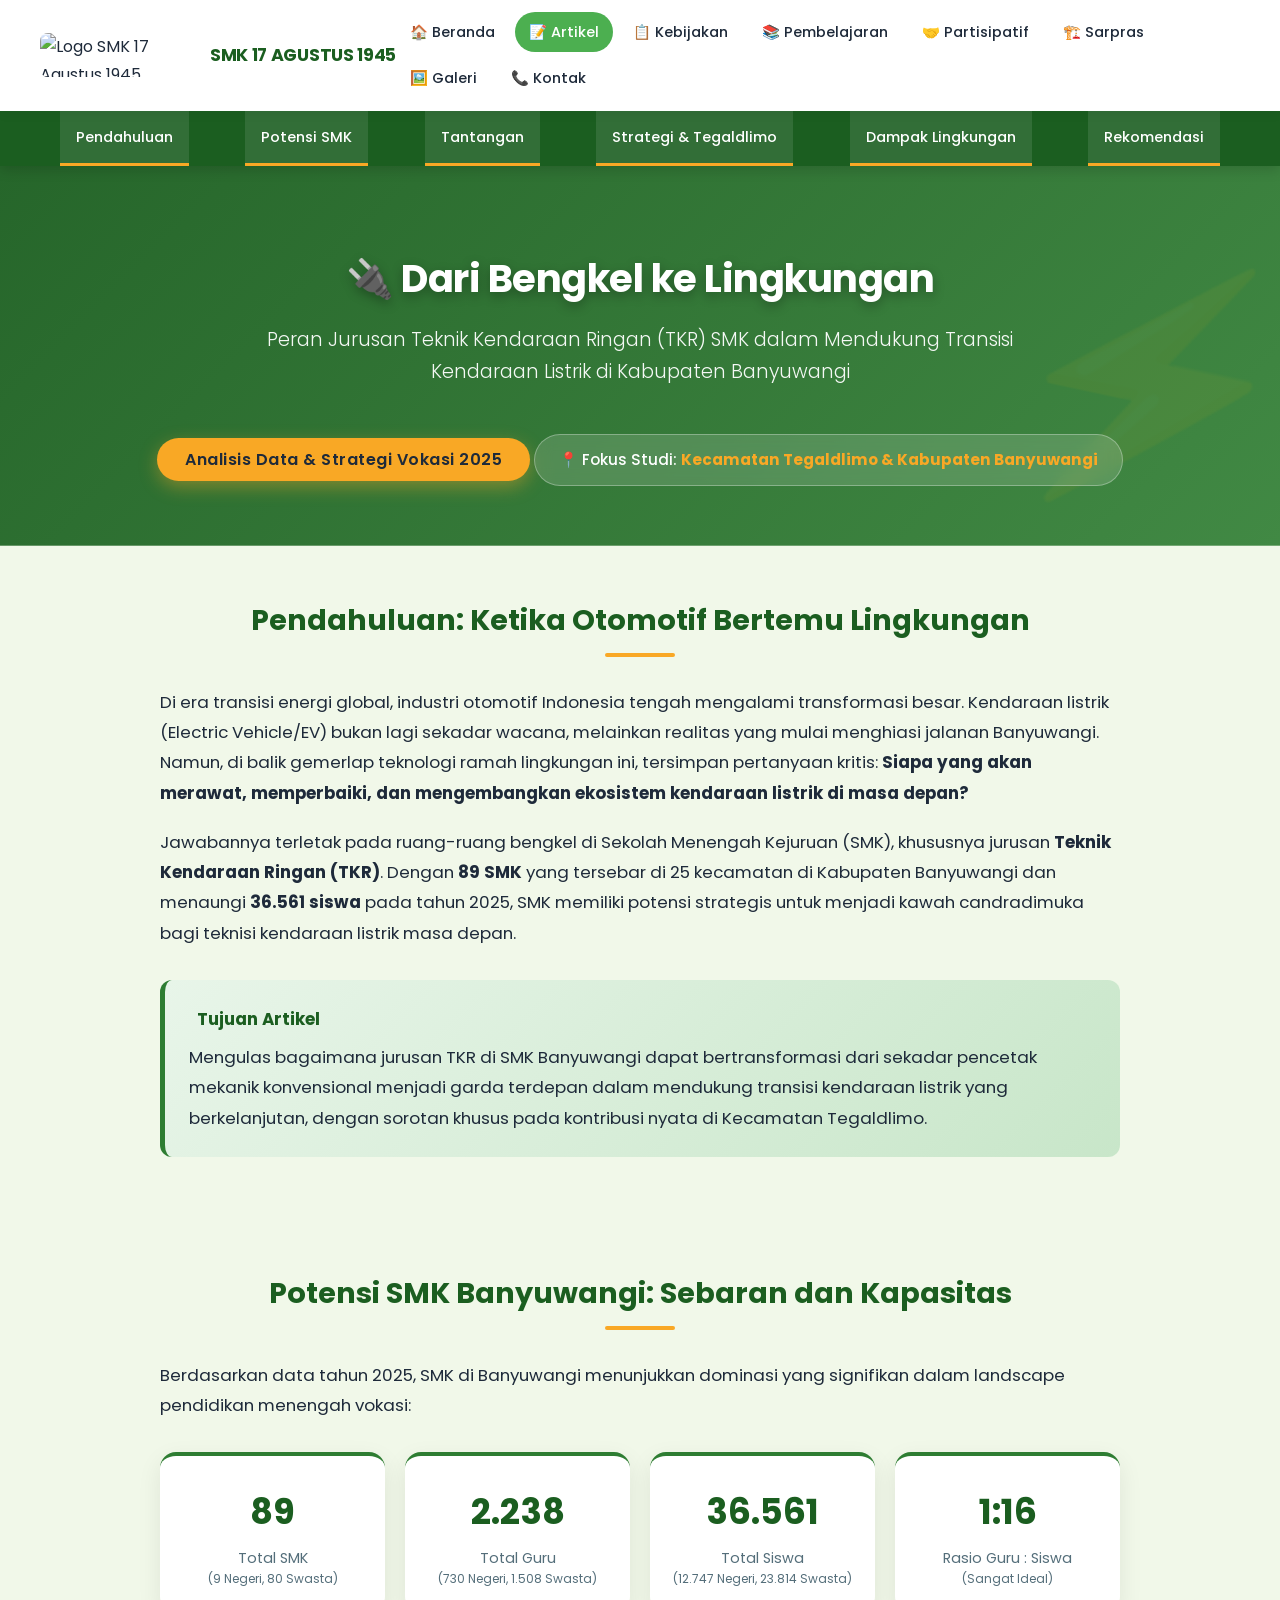
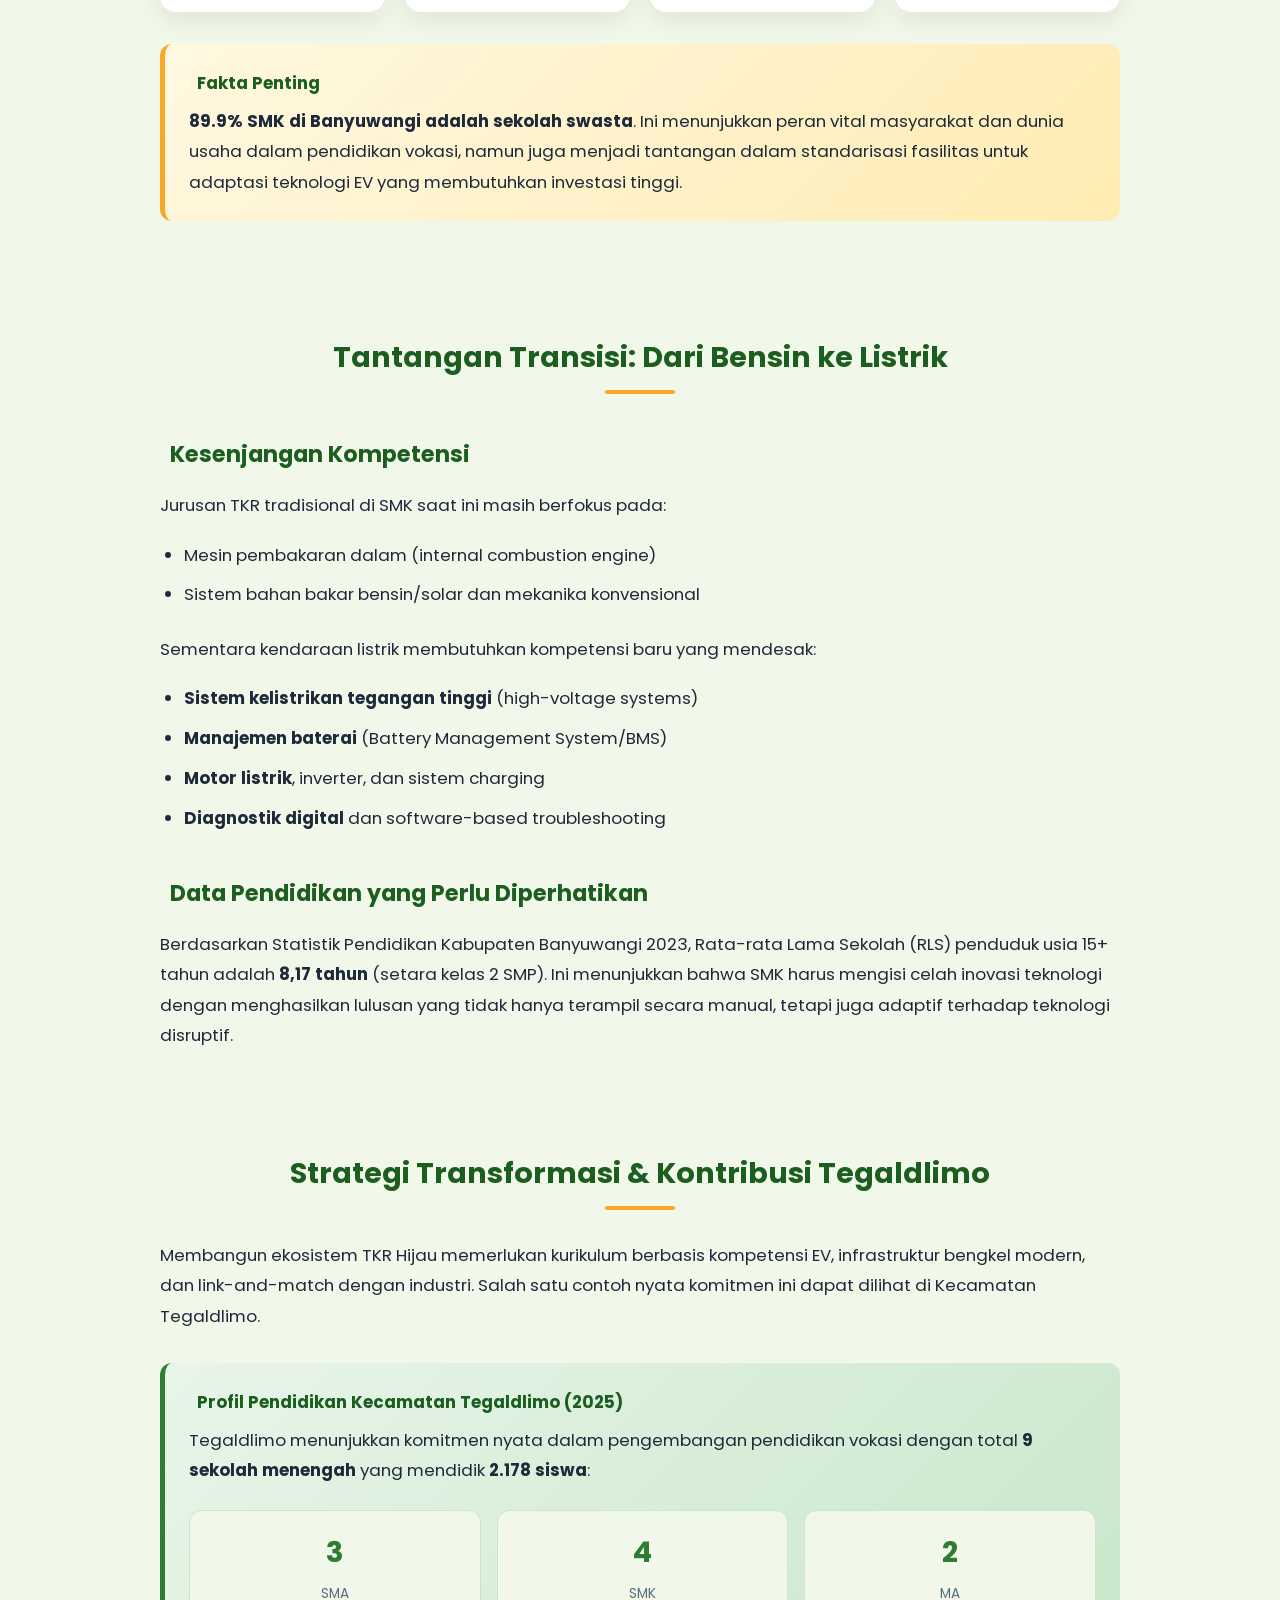
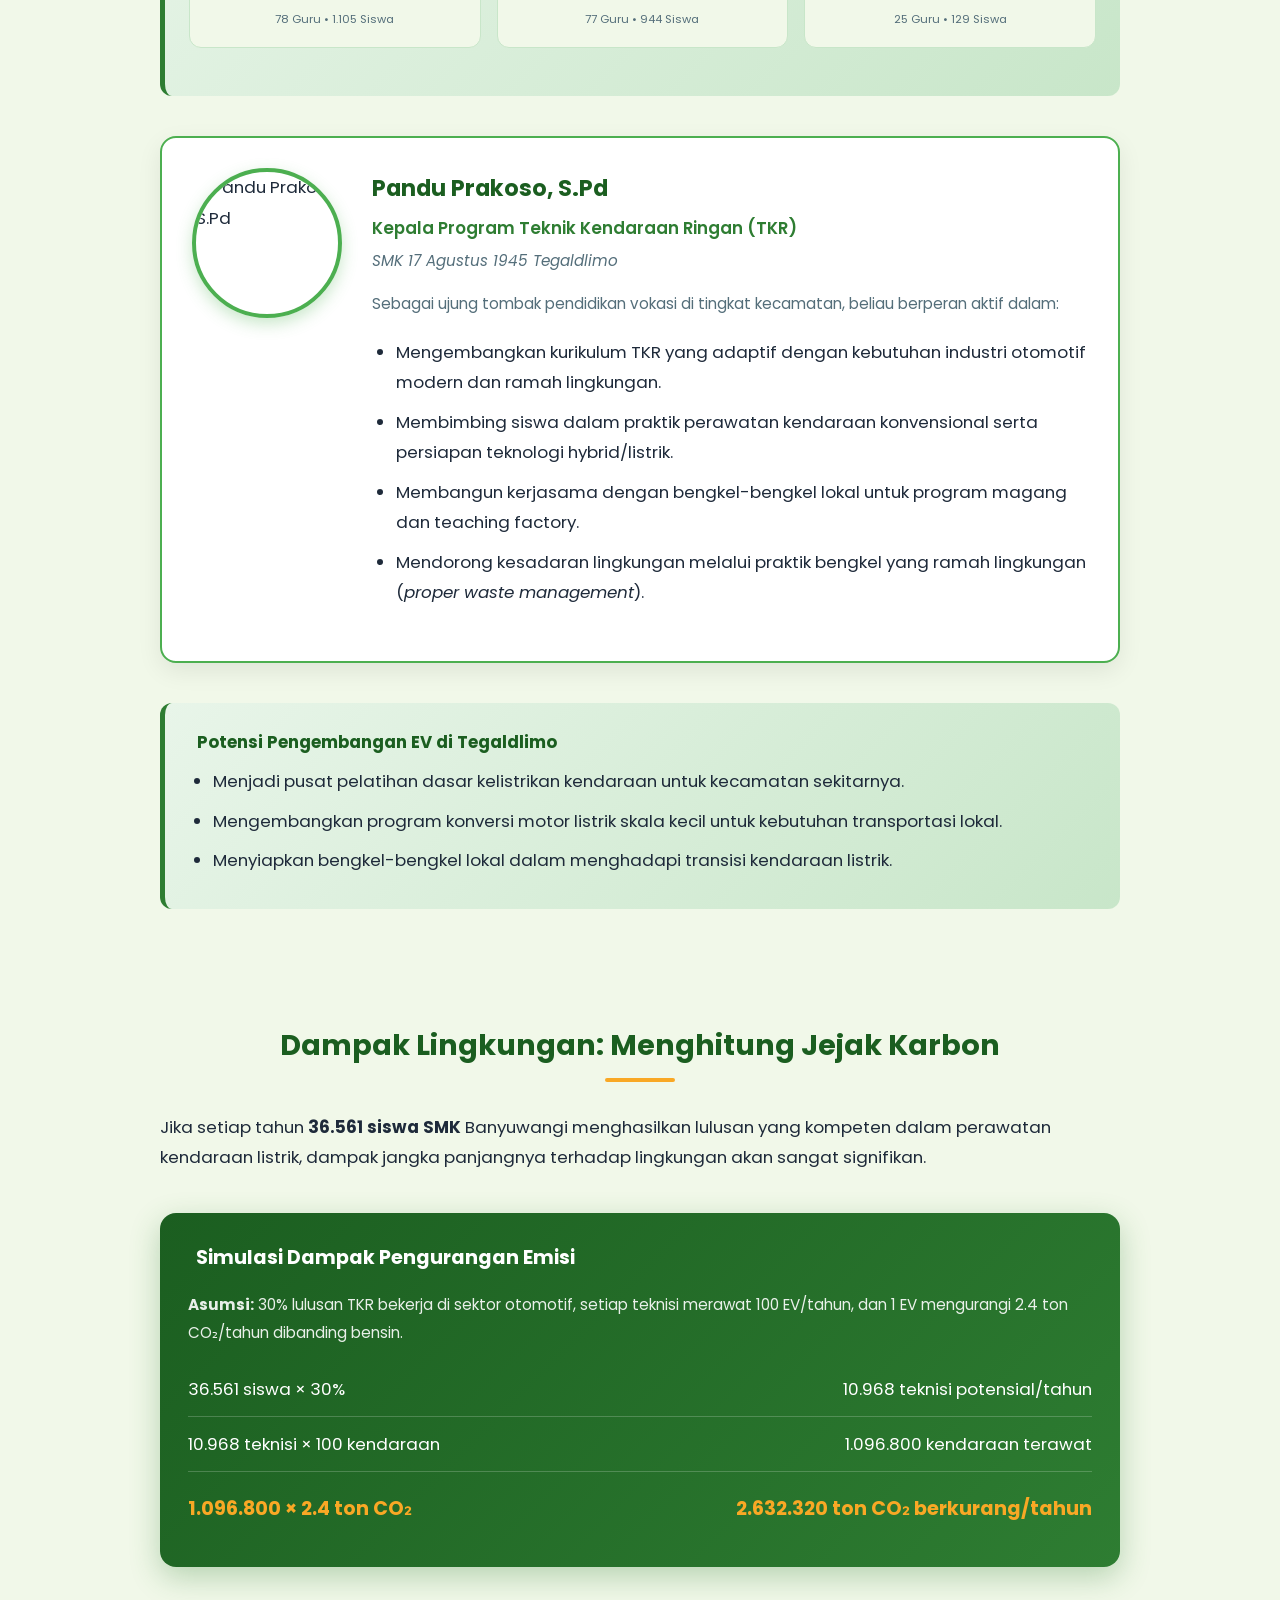
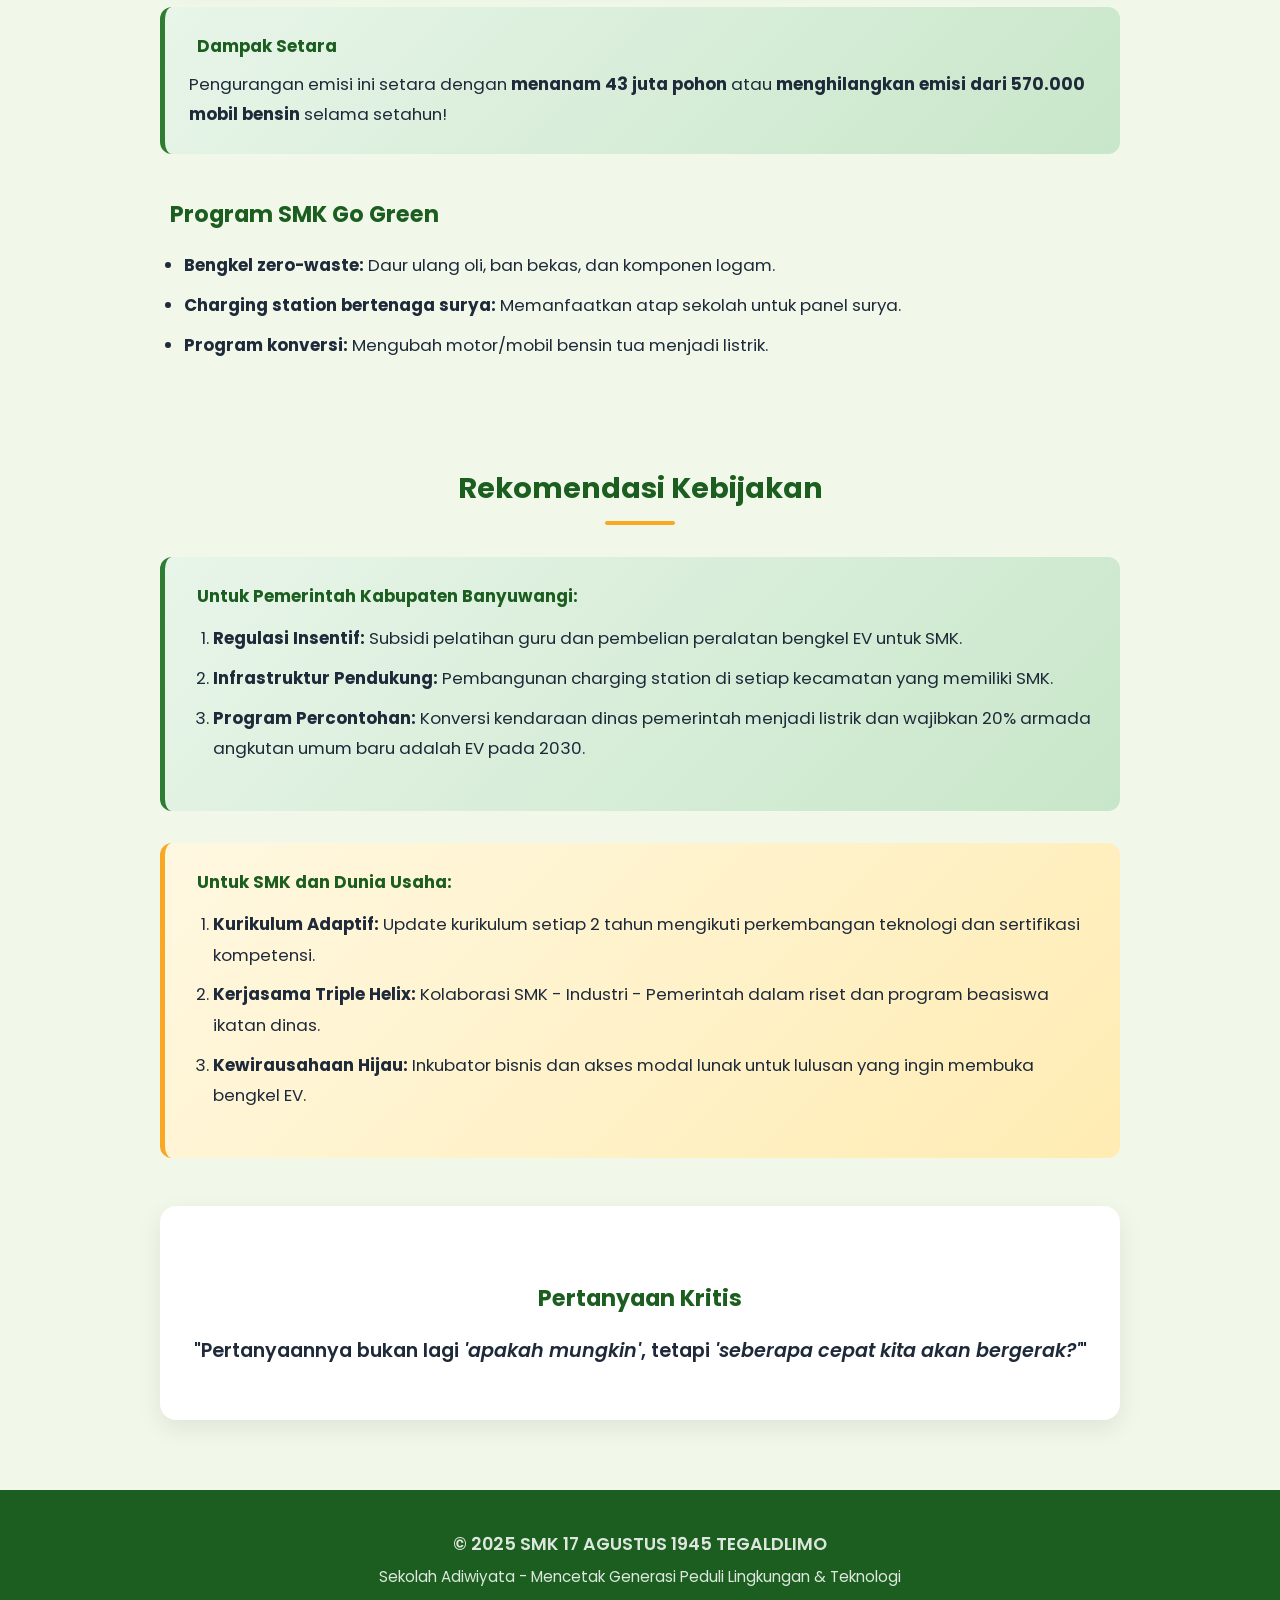
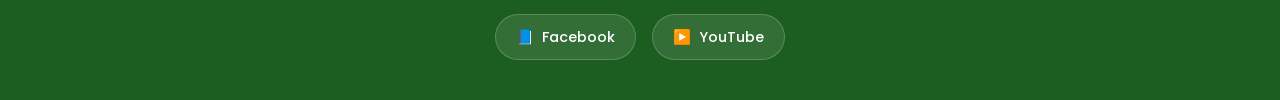
==== dari-bengkel-ke-lingkungan-tkr-smk-banyuwangi-2025.html @ 0d563a9b "Add files via upload" ====
<!DOCTYPE html>
<html lang="id">
<head>
    <meta charset="UTF-8" />
    <meta name="viewport" content="width=device-width, initial-scale=1.0, maximum-scale=1.0, user-scalable=yes" />
    <title>Dari Bengkel ke Lingkungan: Peran TKR SMK dalam Transisi EV di Banyuwangi</title>
    
    <!-- Google Fonts -->
    <link rel="preconnect" href="https://fonts.googleapis.com" />
    <link rel="preconnect" href="https://fonts.gstatic.com" crossorigin />
    <link href="https://fonts.googleapis.com/css2?family=Poppins:wght@300;400;500;600;700&family=Amiri:wght@400;700&display=swap" rel="stylesheet" />
    
    <style>
        /* ----- RESET & GLOBAL ----- */
        *, *::before, *::after {
            margin: 0;
            padding: 0;
            box-sizing: border-box;
        }

        :root {
            --primary: #2e7d32;
            --primary-light: #4caf50;
            --primary-dark: #1b5e20;
            --secondary: #f9a825;
            --bg-light: #f1f8e9;
            --bg-white: #ffffff;
            --text-dark: #1e2a3a;
            --text-muted: #546e7a;
            --shadow: 0 8px 24px rgba(0, 0, 0, 0.08);
            --radius: 16px;
            --transition: 0.3s ease-in-out;
        }

        html {
            scroll-behavior: smooth;
            scroll-padding-top: 120px; /* Offset untuk sticky nav */
        }

        body {
            font-family: 'Poppins', sans-serif;
            background: var(--bg-light);
            color: var(--text-dark);
            line-height: 1.7;
        }

        a {
            text-decoration: none;
            color: inherit;
        }

        img {
            max-width: 100%;
            display: block;
        }

        /* ----- NAVBAR ----- */
        .navbar {
            background: var(--bg-white);
            box-shadow: 0 2px 12px rgba(0, 0, 0, 0.06);
            position: sticky;
            top: 0;
            z-index: 999;
            padding: 12px 20px;
        }

        .nav-container {
            max-width: 1200px;
            margin: 0 auto;
            display: flex;
            align-items: center;
            justify-content: space-between;
        }

        .nav-brand {
            display: flex;
            align-items: center;
            gap: 10px;
        }

        .nav-brand img {
            height: 44px;
            width: auto;
            border-radius: 8px;
        }

        .nav-brand span {
            font-weight: 700;
            font-size: 1.1rem;
            color: var(--primary-dark);
            letter-spacing: -0.3px;
            white-space: nowrap;
        }

        .menu-toggle {
            background: none;
            border: none;
            font-size: 1.8rem;
            cursor: pointer;
            color: var(--primary-dark);
            display: none;
            padding: 4px 8px;
            line-height: 1;
            transition: transform var(--transition);
        }

        .nav-menu {
            display: flex;
            gap: 6px;
            flex-wrap: wrap;
        }

        .nav-link {
            padding: 8px 14px;
            border-radius: 40px;
            font-size: 0.9rem;
            font-weight: 500;
            color: var(--text-dark);
            transition: background var(--transition), color var(--transition);
            display: flex;
            align-items: center;
            gap: 4px;
        }

        .nav-link:hover, .nav-link.active {
            background: var(--primary-light);
            color: #fff;
        }

        /* ----- ARTICLE SUB-NAV ----- */
        .article-nav {
            background: var(--primary-dark);
            position: sticky;
            top: 68px;
            z-index: 998;
            box-shadow: 0 4px 12px rgba(0,0,0,0.15);
        }

        .article-nav .nav-container {
            overflow-x: auto;
            white-space: nowrap;
            padding: 0 20px;
            scrollbar-width: none;
        }

        .article-nav .nav-container::-webkit-scrollbar {
            display: none;
        }

        .article-nav-link {
            display: inline-block;
            padding: 14px 16px;
            color: rgba(255,255,255,0.85);
            font-size: 0.9rem;
            font-weight: 500;
            transition: all var(--transition);
            border-bottom: 3px solid transparent;
        }

        .article-nav-link:hover, .article-nav-link.active {
            color: #fff;
            border-bottom-color: var(--secondary);
            background: rgba(255,255,255,0.1);
        }

        /* ----- HERO ----- */
        .hero {
            background: linear-gradient(135deg, rgba(27, 94, 32, 0.95) 0%, rgba(46, 125, 50, 0.90) 100%), 
                        url('https://images.unsplash.com/photo-1593941707882-a5bba14938c7?auto=format&fit=crop&w=1200&q=80');
            background-size: cover;
            background-position: center;
            background-repeat: no-repeat;
            padding: 80px 20px 60px;
            text-align: center;
            color: #fff;
            position: relative;
            overflow: hidden;
        }

        .hero::after {
            content: "⚡";
            position: absolute;
            font-size: 15rem;
            opacity: 0.06;
            right: -20px;
            bottom: -40px;
            transform: rotate(12deg);
            pointer-events: none;
        }

        .hero h1 {
            font-size: 2.4rem;
            font-weight: 700;
            letter-spacing: -0.5px;
            margin-bottom: 12px;
            text-shadow: 0 4px 12px rgba(0, 0, 0, 0.3);
            position: relative;
            z-index: 1;
        }

        .hero .subtitle {
            font-size: 1.2rem;
            font-weight: 300;
            opacity: 0.95;
            margin-bottom: 20px;
            position: relative;
            z-index: 1;
            max-width: 800px;
            margin-left: auto;
            margin-right: auto;
        }

        .badge-adiwiyata {
            display: inline-block;
            background: var(--secondary);
            color: #1e2a3a;
            padding: 8px 28px;
            border-radius: 40px;
            font-weight: 600;
            font-size: 1rem;
            box-shadow: 0 6px 18px rgba(249, 168, 37, 0.4);
            position: relative;
            z-index: 1;
            letter-spacing: 0.5px;
        }

        .hero-contact {
            margin-top: 25px;
            padding: 12px 24px;
            background: rgba(255, 255, 255, 0.15);
            backdrop-filter: blur(8px);
            -webkit-backdrop-filter: blur(8px);
            border-radius: 40px;
            display: inline-block;
            border: 1px solid rgba(255, 255, 255, 0.3);
            position: relative;
            z-index: 1;
        }

        .hero-contact p {
            font-size: 0.95rem;
            font-weight: 500;
            color: #fff;
            margin: 0;
        }

        .hero-contact strong {
            color: var(--secondary);
            font-weight: 700;
        }

        /* ----- SECTION UMUM ----- */
        .section {
            max-width: 1000px;
            margin: 0 auto;
            padding: 50px 20px 30px;
        }

        .section-title {
            font-size: 1.8rem;
            font-weight: 700;
            color: var(--primary-dark);
            margin-bottom: 30px;
            text-align: center;
            position: relative;
        }

        .section-title::after {
            content: "";
            display: block;
            width: 70px;
            height: 4px;
            background: var(--secondary);
            margin: 8px auto 0;
            border-radius: 4px;
        }

        /* ----- ARTICLE CONTENT STYLES ----- */
        .article-content {
            font-size: 1.05rem;
            line-height: 1.8;
            color: var(--text-dark);
        }

        .article-content p {
            margin-bottom: 1.2rem;
        }

        .article-content h3 {
            font-size: 1.4rem;
            color: var(--primary-dark);
            margin: 2.5rem 0 1rem;
            display: flex;
            align-items: center;
            gap: 10px;
        }

        .article-content ul, .article-content ol {
            margin-bottom: 1.5rem;
            padding-left: 1.5rem;
        }

        .article-content li {
            margin-bottom: 0.6rem;
        }

        .highlight-box {
            background: linear-gradient(135deg, #e8f5e9 0%, #c8e6c9 100%);
            border-left: 5px solid var(--primary);
            padding: 24px;
            border-radius: 12px;
            margin: 2rem 0;
        }

        .highlight-box.warning {
            background: linear-gradient(135deg, #fff8e1 0%, #ffecb3 100%);
            border-left-color: var(--secondary);
        }

        .highlight-box h4 {
            color: var(--primary-dark);
            margin-bottom: 8px;
            display: flex;
            align-items: center;
            gap: 8px;
        }

        /* Stats Grid */
        .stats-grid {
            display: grid;
            grid-template-columns: repeat(auto-fit, minmax(200px, 1fr));
            gap: 20px;
            margin: 2rem 0;
        }

        .stat-card {
            background: var(--bg-white);
            border-radius: var(--radius);
            padding: 24px 20px;
            text-align: center;
            box-shadow: var(--shadow);
            border-top: 4px solid var(--primary);
            transition: transform var(--transition);
        }

        .stat-card:hover {
            transform: translateY(-5px);
        }

        .stat-card .number {
            font-size: 2.2rem;
            font-weight: 700;
            color: var(--primary-dark);
            margin-bottom: 4px;
        }

        .stat-card .label {
            font-size: 0.9rem;
            color: var(--text-muted);
            line-height: 1.4;
        }

        /* Profile Card */
        .profile-card {
            background: var(--bg-white);
            border-radius: var(--radius);
            padding: 30px;
            box-shadow: var(--shadow);
            display: flex;
            gap: 30px;
            align-items: flex-start;
            margin: 2.5rem 0;
            border: 2px solid var(--primary-light);
        }

        .profile-photo {
            flex-shrink: 0;
            width: 150px;
            height: 150px;
            border-radius: 50%;
            overflow: hidden;
            border: 4px solid var(--primary-light);
            box-shadow: 0 6px 16px rgba(76, 175, 80, 0.3);
        }

        .profile-photo img {
            width: 100%;
            height: 100%;
            object-fit: cover;
        }

        .profile-info h4 {
            font-size: 1.4rem;
            color: var(--primary-dark);
            margin-bottom: 4px;
        }

        .profile-info .position {
            color: var(--primary);
            font-weight: 600;
            margin-bottom: 4px;
        }

        .profile-info .school {
            color: var(--text-muted);
            font-size: 0.95rem;
            margin-bottom: 16px;
            font-style: italic;
        }

        .profile-info ul {
            margin-top: 16px;
        }

        /* Impact Calculator */
        .impact-calculator {
            background: linear-gradient(135deg, var(--primary-dark) 0%, var(--primary) 100%);
            color: #fff;
            border-radius: var(--radius);
            padding: 28px;
            margin: 2.5rem 0;
            box-shadow: 0 10px 30px rgba(46, 125, 50, 0.3);
        }

        .impact-calculator h4 {
            margin-bottom: 16px;
            display: flex;
            align-items: center;
            gap: 8px;
            font-size: 1.2rem;
        }

        .calc-row {
            display: flex;
            justify-content: space-between;
            padding: 12px 0;
            border-bottom: 1px solid rgba(255,255,255,0.2);
        }

        .calc-row:last-child {
            border-bottom: none;
            font-weight: 700;
            font-size: 1.2rem;
            margin-top: 8px;
            color: var(--secondary);
        }

        /* District Stats */
        .district-stats {
            display: grid;
            grid-template-columns: repeat(auto-fit, minmax(140px, 1fr));
            gap: 16px;
            margin: 1.5rem 0;
        }

        .district-stat-item {
            background: var(--bg-light);
            padding: 16px;
            border-radius: 12px;
            text-align: center;
            border: 1px solid #c8e6c9;
        }

        .district-stat-item .value {
            font-size: 1.8rem;
            font-weight: 700;
            color: var(--primary);
        }

        .district-stat-item .label {
            font-size: 0.85rem;
            color: var(--text-muted);
            margin-top: 4px;
        }

        /* ----- FOOTER ----- */
        .footer {
            background: var(--primary-dark);
            color: rgba(255, 255, 255, 0.85);
            text-align: center;
            padding: 40px 20px;
            margin-top: 40px;
            font-size: 0.95rem;
        }

        .footer p:first-child {
            font-weight: 600;
            margin-bottom: 4px;
            font-size: 1.1rem;
        }

        .footer-socials {
            margin-top: 24px;
            display: flex;
            justify-content: center;
            gap: 16px;
            flex-wrap: wrap;
        }

        .footer-socials a {
            color: #ffffff;
            text-decoration: none;
            font-size: 0.9rem;
            font-weight: 500;
            display: inline-flex;
            align-items: center;
            gap: 8px;
            padding: 10px 20px;
            border-radius: 30px;
            background: rgba(255, 255, 255, 0.1);
            border: 1px solid rgba(255, 255, 255, 0.2);
            transition: all var(--transition);
        }

        .footer-socials a:hover {
            background: rgba(255, 255, 255, 0.25);
            transform: translateY(-3px);
            box-shadow: 0 6px 16px rgba(0, 0, 0, 0.2);
        }

        /* ----- RESPONSIVE ----- */
        @media screen and (max-width: 992px) {
            .hero h1 { font-size: 2rem; }
        }

        @media screen and (max-width: 768px) {
            .menu-toggle { display: block; }

            .nav-menu {
                display: none;
                flex-direction: column;
                width: 100%;
                background: var(--bg-white);
                padding: 16px 12px 20px;
                border-radius: 0 0 var(--radius) var(--radius);
                box-shadow: 0 12px 24px rgba(0, 0, 0, 0.06);
                margin-top: 12px;
                gap: 4px;
            }

            .nav-menu.active { display: flex; }

            .nav-link {
                padding: 12px 16px;
                width: 100%;
                border-radius: 12px;
                font-size: 1rem;
                background: var(--bg-light);
                margin-bottom: 2px;
            }

            .hero {
                padding: 60px 16px 50px;
            }
            .hero h1 { font-size: 1.6rem; }
            .hero .subtitle { font-size: 1rem; }
            
            .article-nav {
                top: 60px;
            }

            .profile-card {
                flex-direction: column;
                align-items: center;
                text-align: center;
                padding: 24px;
            }

            .profile-photo {
                width: 120px;
                height: 120px;
            }

            .profile-info ul {
                text-align: left;
            }

            .calc-row {
                flex-direction: column;
                gap: 4px;
            }
        }

        @media screen and (max-width: 480px) {
            .nav-brand span { font-size: 0.85rem; }
            .nav-brand img { height: 36px; }
            .hero h1 { font-size: 1.4rem; }
            .section { padding: 30px 16px 20px; }
            .section-title { font-size: 1.5rem; }
        }

        /* ----- ANIMASI ----- */
        .stat-card, .profile-card, .highlight-box {
            opacity: 0;
            animation: fadeUp 0.6s ease forwards;
        }

        .stat-card:nth-child(1) { animation-delay: 0.1s; }
        .stat-card:nth-child(2) { animation-delay: 0.2s; }
        .stat-card:nth-child(3) { animation-delay: 0.3s; }
        .stat-card:nth-child(4) { animation-delay: 0.4s; }

        @keyframes fadeUp {
            0% { opacity: 0; transform: translateY(20px); }
            100% { opacity: 1; transform: translateY(0); }
        }
    </style>
</head>
<body>

    <!-- NAVIGATION -->
    <nav class="navbar">
        <div class="nav-container">
            <div class="nav-brand">
                <img src="https://i.ibb.co.com/Z1TMbwbC/1111.png" alt="Logo SMK 17 Agustus 1945" />
                <span>SMK 17 AGUSTUS 1945</span>
            </div>
            <button class="menu-toggle" id="menuToggle" aria-label="Toggle menu">☰</button>
            <div class="nav-menu" id="navMenu">
                <a href="index.html" class="nav-link">🏠 Beranda</a>
                <a href="dari-bengkel-ke-lingkungan-tkr-smk-banyuwangi-2025.html" class="nav-link active">📝 Artikel</a>
                <a href="kategori1.html" class="nav-link">📋 Kebijakan</a>
                <a href="kategori2.html" class="nav-link">📚 Pembelajaran</a>
                <a href="kategori3.html" class="nav-link">🤝 Partisipatif</a>
                <a href="kategori4.html" class="nav-link">🏗️ Sarpras</a>
                <a href="galeri.html" class="nav-link">🖼️ Galeri</a>
                <a href="kontak.html" class="nav-link">📞 Kontak</a>
            </div>
        </div>
    </nav>

    <!-- ARTICLE SUB-NAVIGATION -->
    <nav class="article-nav">
        <div class="nav-container">
            <a href="#pendahuluan" class="article-nav-link">Pendahuluan</a>
            <a href="#potensi" class="article-nav-link">Potensi SMK</a>
            <a href="#tantangan" class="article-nav-link">Tantangan</a>
            <a href="#strategi" class="article-nav-link">Strategi & Tegaldlimo</a>
            <a href="#dampak" class="article-nav-link">Dampak Lingkungan</a>
            <a href="#rekomendasi" class="article-nav-link">Rekomendasi</a>
        </div>
    </nav>

    <!-- HERO -->
    <section class="hero">
        <h1>🔌 Dari Bengkel ke Lingkungan</h1>
        <p class="subtitle">Peran Jurusan Teknik Kendaraan Ringan (TKR) SMK dalam Mendukung Transisi Kendaraan Listrik di Kabupaten Banyuwangi</p>
        <div class="badge-adiwiyata">Analisis Data & Strategi Vokasi 2025</div>
        
        <div class="hero-contact">
            <p>📍 Fokus Studi: <strong>Kecamatan Tegaldlimo & Kabupaten Banyuwangi</strong></p>
        </div>
    </section>

    <!-- MAIN CONTENT -->
    <main>
        <!-- Pendahuluan -->
        <section id="pendahuluan" class="section article-section">
            <h2 class="section-title">Pendahuluan: Ketika Otomotif Bertemu Lingkungan</h2>
            <div class="article-content">
                <p>Di era transisi energi global, industri otomotif Indonesia tengah mengalami transformasi besar. Kendaraan listrik (Electric Vehicle/EV) bukan lagi sekadar wacana, melainkan realitas yang mulai menghiasi jalanan Banyuwangi. Namun, di balik gemerlap teknologi ramah lingkungan ini, tersimpan pertanyaan kritis: <strong>Siapa yang akan merawat, memperbaiki, dan mengembangkan ekosistem kendaraan listrik di masa depan?</strong></p>
                
                <p>Jawabannya terletak pada ruang-ruang bengkel di Sekolah Menengah Kejuruan (SMK), khususnya jurusan <strong>Teknik Kendaraan Ringan (TKR)</strong>. Dengan <strong>89 SMK</strong> yang tersebar di 25 kecamatan di Kabupaten Banyuwangi dan menaungi <strong>36.561 siswa</strong> pada tahun 2025, SMK memiliki potensi strategis untuk menjadi kawah candradimuka bagi teknisi kendaraan listrik masa depan.</p>
                
                <div class="highlight-box">
                    <h4><i class="fas fa-bullseye"></i> Tujuan Artikel</h4>
                    <p style="margin:0;">Mengulas bagaimana jurusan TKR di SMK Banyuwangi dapat bertransformasi dari sekadar pencetak mekanik konvensional menjadi garda terdepan dalam mendukung transisi kendaraan listrik yang berkelanjutan, dengan sorotan khusus pada kontribusi nyata di Kecamatan Tegaldlimo.</p>
                </div>
            </div>
        </section>

        <!-- Potensi SMK -->
        <section id="potensi" class="section article-section">
            <h2 class="section-title">Potensi SMK Banyuwangi: Sebaran dan Kapasitas</h2>
            <div class="article-content">
                <p>Berdasarkan data tahun 2025, SMK di Banyuwangi menunjukkan dominasi yang signifikan dalam landscape pendidikan menengah vokasi:</p>

                <div class="stats-grid">
                    <div class="stat-card">
                        <div class="number">89</div>
                        <div class="label">Total SMK<br><small>(9 Negeri, 80 Swasta)</small></div>
                    </div>
                    <div class="stat-card">
                        <div class="number">2.238</div>
                        <div class="label">Total Guru<br><small>(730 Negeri, 1.508 Swasta)</small></div>
                    </div>
                    <div class="stat-card">
                        <div class="number">36.561</div>
                        <div class="label">Total Siswa<br><small>(12.747 Negeri, 23.814 Swasta)</small></div>
                    </div>
                    <div class="stat-card">
                        <div class="number">1:16</div>
                        <div class="label">Rasio Guru : Siswa<br><small>(Sangat Ideal)</small></div>
                    </div>
                </div>

                <div class="highlight-box warning">
                    <h4><i class="fas fa-exclamation-triangle"></i> Fakta Penting</h4>
                    <p style="margin:0;"><strong>89.9% SMK di Banyuwangi adalah sekolah swasta</strong>. Ini menunjukkan peran vital masyarakat dan dunia usaha dalam pendidikan vokasi, namun juga menjadi tantangan dalam standarisasi fasilitas untuk adaptasi teknologi EV yang membutuhkan investasi tinggi.</p>
                </div>
            </div>
        </section>

        <!-- Tantangan -->
        <section id="tantangan" class="section article-section">
            <h2 class="section-title">Tantangan Transisi: Dari Bensin ke Listrik</h2>
            <div class="article-content">
                <h3><i class="fas fa-balance-scale"></i> Kesenjangan Kompetensi</h3>
                <p>Jurusan TKR tradisional di SMK saat ini masih berfokus pada:</p>
                <ul>
                    <li>Mesin pembakaran dalam (internal combustion engine)</li>
                    <li>Sistem bahan bakar bensin/solar dan mekanika konvensional</li>
                </ul>

                <p>Sementara kendaraan listrik membutuhkan kompetensi baru yang mendesak:</p>
                <ul>
                    <li><strong>Sistem kelistrikan tegangan tinggi</strong> (high-voltage systems)</li>
                    <li><strong>Manajemen baterai</strong> (Battery Management System/BMS)</li>
                    <li><strong>Motor listrik</strong>, inverter, dan sistem charging</li>
                    <li><strong>Diagnostik digital</strong> dan software-based troubleshooting</li>
                </ul>

                <h3><i class="fas fa-chart-line"></i> Data Pendidikan yang Perlu Diperhatikan</h3>
                <p>Berdasarkan Statistik Pendidikan Kabupaten Banyuwangi 2023, Rata-rata Lama Sekolah (RLS) penduduk usia 15+ tahun adalah <strong>8,17 tahun</strong> (setara kelas 2 SMP). Ini menunjukkan bahwa SMK harus mengisi celah inovasi teknologi dengan menghasilkan lulusan yang tidak hanya terampil secara manual, tetapi juga adaptif terhadap teknologi disruptif.</p>
            </div>
        </section>

        <!-- Strategi & Tegaldlimo -->
        <section id="strategi" class="section article-section">
            <h2 class="section-title">Strategi Transformasi & Kontribusi Tegaldlimo</h2>
            <div class="article-content">
                <p>Membangun ekosistem TKR Hijau memerlukan kurikulum berbasis kompetensi EV, infrastruktur bengkel modern, dan link-and-match dengan industri. Salah satu contoh nyata komitmen ini dapat dilihat di Kecamatan Tegaldlimo.</p>

                <div class="highlight-box">
                    <h4><i class="fas fa-map-marked-alt"></i> Profil Pendidikan Kecamatan Tegaldlimo (2025)</h4>
                    <p>Tegaldlimo menunjukkan komitmen nyata dalam pengembangan pendidikan vokasi dengan total <strong>9 sekolah menengah</strong> yang mendidik <strong>2.178 siswa</strong>:</p>
                    <div class="district-stats">
                        <div class="district-stat-item">
                            <div class="value">3</div>
                            <div class="label">SMA<br><small>78 Guru • 1.105 Siswa</small></div>
                        </div>
                        <div class="district-stat-item">
                            <div class="value">4</div>
                            <div class="label">SMK<br><small>77 Guru • 944 Siswa</small></div>
                        </div>
                        <div class="district-stat-item">
                            <div class="value">2</div>
                            <div class="label">MA<br><small>25 Guru • 129 Siswa</small></div>
                        </div>
                    </div>
                </div>

                <!-- Profile Card -->
                <div class="profile-card">
                    <div class="profile-photo">
                        <img src="https://i.ibb.co.com/FkqSKKH7/Pandu-Prakoso-S-Pd.jpg" alt="Pandu Prakoso S.Pd">
                    </div>
                    <div class="profile-info">
                        <h4>Pandu Prakoso, S.Pd</h4>
                        <div class="position">Kepala Program Teknik Kendaraan Ringan (TKR)</div>
                        <div class="school">SMK 17 Agustus 1945 Tegaldlimo</div>
                        
                        <p style="font-size: 0.95rem; color: var(--text-muted);">Sebagai ujung tombak pendidikan vokasi di tingkat kecamatan, beliau berperan aktif dalam:</p>
                        <ul>
                            <li>Mengembangkan kurikulum TKR yang adaptif dengan kebutuhan industri otomotif modern dan ramah lingkungan.</li>
                            <li>Membimbing siswa dalam praktik perawatan kendaraan konvensional serta persiapan teknologi hybrid/listrik.</li>
                            <li>Membangun kerjasama dengan bengkel-bengkel lokal untuk program magang dan teaching factory.</li>
                            <li>Mendorong kesadaran lingkungan melalui praktik bengkel yang ramah lingkungan (<em>proper waste management</em>).</li>
                        </ul>
                    </div>
                </div>

                <div class="highlight-box">
                    <h4><i class="fas fa-lightbulb"></i> Potensi Pengembangan EV di Tegaldlimo</h4>
                    <ul style="margin:0;">
                        <li>Menjadi pusat pelatihan dasar kelistrikan kendaraan untuk kecamatan sekitarnya.</li>
                        <li>Mengembangkan program konversi motor listrik skala kecil untuk kebutuhan transportasi lokal.</li>
                        <li>Menyiapkan bengkel-bengkel lokal dalam menghadapi transisi kendaraan listrik.</li>
                    </ul>
                </div>
            </div>
        </section>

        <!-- Dampak Lingkungan -->
        <section id="dampak" class="section article-section">
            <h2 class="section-title">Dampak Lingkungan: Menghitung Jejak Karbon</h2>
            <div class="article-content">
                <p>Jika setiap tahun <strong>36.561 siswa SMK</strong> Banyuwangi menghasilkan lulusan yang kompeten dalam perawatan kendaraan listrik, dampak jangka panjangnya terhadap lingkungan akan sangat signifikan.</p>

                <div class="impact-calculator">
                    <h4><i class="fas fa-calculator"></i> Simulasi Dampak Pengurangan Emisi</h4>
                    <p style="margin-bottom: 16px; opacity: 0.9; font-size: 0.95rem;"><strong>Asumsi:</strong> 30% lulusan TKR bekerja di sektor otomotif, setiap teknisi merawat 100 EV/tahun, dan 1 EV mengurangi 2.4 ton CO₂/tahun dibanding bensin.</p>
                    
                    <div class="calc-row">
                        <span>36.561 siswa × 30%</span>
                        <span>10.968 teknisi potensial/tahun</span>
                    </div>
                    <div class="calc-row">
                        <span>10.968 teknisi × 100 kendaraan</span>
                        <span>1.096.800 kendaraan terawat</span>
                    </div>
                    <div class="calc-row">
                        <span>1.096.800 × 2.4 ton CO₂</span>
                        <span>2.632.320 ton CO₂ berkurang/tahun</span>
                    </div>
                </div>

                <div class="highlight-box">
                    <h4><i class="fas fa-tree"></i> Dampak Setara</h4>
                    <p style="margin:0;">Pengurangan emisi ini setara dengan <strong>menanam 43 juta pohon</strong> atau <strong>menghilangkan emisi dari 570.000 mobil bensin</strong> selama setahun!</p>
                </div>

                <h3><i class="fas fa-recycle"></i> Program SMK Go Green</h3>
                <ul>
                    <li><strong>Bengkel zero-waste:</strong> Daur ulang oli, ban bekas, dan komponen logam.</li>
                    <li><strong>Charging station bertenaga surya:</strong> Memanfaatkan atap sekolah untuk panel surya.</li>
                    <li><strong>Program konversi:</strong> Mengubah motor/mobil bensin tua menjadi listrik.</li>
                </ul>
            </div>
        </section>

        <!-- Rekomendasi -->
        <section id="rekomendasi" class="section article-section">
            <h2 class="section-title">Rekomendasi Kebijakan</h2>
            <div class="article-content">
                <div class="highlight-box">
                    <h4><i class="fas fa-landmark"></i> Untuk Pemerintah Kabupaten Banyuwangi:</h4>
                    <ol style="margin-top: 12px;">
                        <li><strong>Regulasi Insentif:</strong> Subsidi pelatihan guru dan pembelian peralatan bengkel EV untuk SMK.</li>
                        <li><strong>Infrastruktur Pendukung:</strong> Pembangunan charging station di setiap kecamatan yang memiliki SMK.</li>
                        <li><strong>Program Percontohan:</strong> Konversi kendaraan dinas pemerintah menjadi listrik dan wajibkan 20% armada angkutan umum baru adalah EV pada 2030.</li>
                    </ol>
                </div>

                <div class="highlight-box warning">
                    <h4><i class="fas fa-industry"></i> Untuk SMK dan Dunia Usaha:</h4>
                    <ol style="margin-top: 12px;">
                        <li><strong>Kurikulum Adaptif:</strong> Update kurikulum setiap 2 tahun mengikuti perkembangan teknologi dan sertifikasi kompetensi.</li>
                        <li><strong>Kerjasama Triple Helix:</strong> Kolaborasi SMK - Industri - Pemerintah dalam riset dan program beasiswa ikatan dinas.</li>
                        <li><strong>Kewirausahaan Hijau:</strong> Inkubator bisnis dan akses modal lunak untuk lulusan yang ingin membuka bengkel EV.</li>
                    </ol>
                </div>

                <div style="text-align: center; margin-top: 3rem; padding: 2rem; background: var(--bg-white); border-radius: var(--radius); box-shadow: var(--shadow);">
                    <h3 style="justify-content: center; color: var(--primary-dark);">Pertanyaan Kritis</h3>
                    <p style="font-size: 1.2rem; font-weight: 600; color: var(--text-dark);">
                        "Pertanyaannya bukan lagi <em>'apakah mungkin'</em>, tetapi <em>'seberapa cepat kita akan bergerak?'</em>"
                    </p>
                </div>
            </div>
        </section>
    </main>

    <!-- FOOTER -->
    <footer class="footer">
        <p>&copy; 2025 SMK 17 AGUSTUS 1945 TEGALDLIMO</p>
        <p>Sekolah Adiwiyata - Mencetak Generasi Peduli Lingkungan & Teknologi</p>
        
        <div class="footer-socials">
            <a href="https://www.facebook.com/smk17tgaldlimo" target="_blank" rel="noopener noreferrer">
                <span>📘</span> Facebook
            </a>
            <a href="https://youtube.com/@smkagustustegaldlimo?si=pVT7_W-b0anpkVvM" target="_blank" rel="noopener noreferrer">
                <span>▶️</span> YouTube
            </a>
        </div>
    </footer>

    <!-- JAVASCRIPT -->
    <script>
        (function() {
            // Mobile Menu Toggle
            const menuToggle = document.getElementById('menuToggle');
            const navMenu = document.getElementById('navMenu');

            menuToggle.addEventListener('click', function(e) {
                e.stopPropagation();
                navMenu.classList.toggle('active');
                this.textContent = navMenu.classList.contains('active') ? '✕' : '☰';
            });

            document.addEventListener('click', function(e) {
                const navbar = document.querySelector('.navbar');
                if (!navbar.contains(e.target) && navMenu.classList.contains('active')) {
                    navMenu.classList.remove('active');
                    menuToggle.textContent = '☰';
                }
            });

            const navLinks = document.querySelectorAll('.nav-link');
            navLinks.forEach(function(link) {
                link.addEventListener('click', function() {
                    if (window.innerWidth <= 768) {
                        navMenu.classList.remove('active');
                        menuToggle.textContent = '☰';
                    }
                });
            });

            window.addEventListener('resize', function() {
                if (window.innerWidth > 768) {
                    navMenu.classList.remove('active');
                    menuToggle.textContent = '☰';
                }
            });

            // Active Article Nav on Scroll
            const articleSections = document.querySelectorAll('.article-section');
            const articleNavLinks = document.querySelectorAll('.article-nav-link');

            window.addEventListener('scroll', () => {
                let current = '';
                articleSections.forEach(section => {
                    const sectionTop = section.offsetTop;
                    const sectionHeight = section.clientHeight;
                    // Offset 150px untuk memperhitungkan tinggi navbar dan article-nav
                    if (pageYOffset >= (sectionTop - 150)) {
                        current = section.getAttribute('id');
                    }
                });

                articleNavLinks.forEach(link => {
                    link.classList.remove('active');
                    if (link.getAttribute('href').includes(current)) {
                        link.classList.add('active');
                    }
                });
            });
        })();
    </script>

</body>
</html>
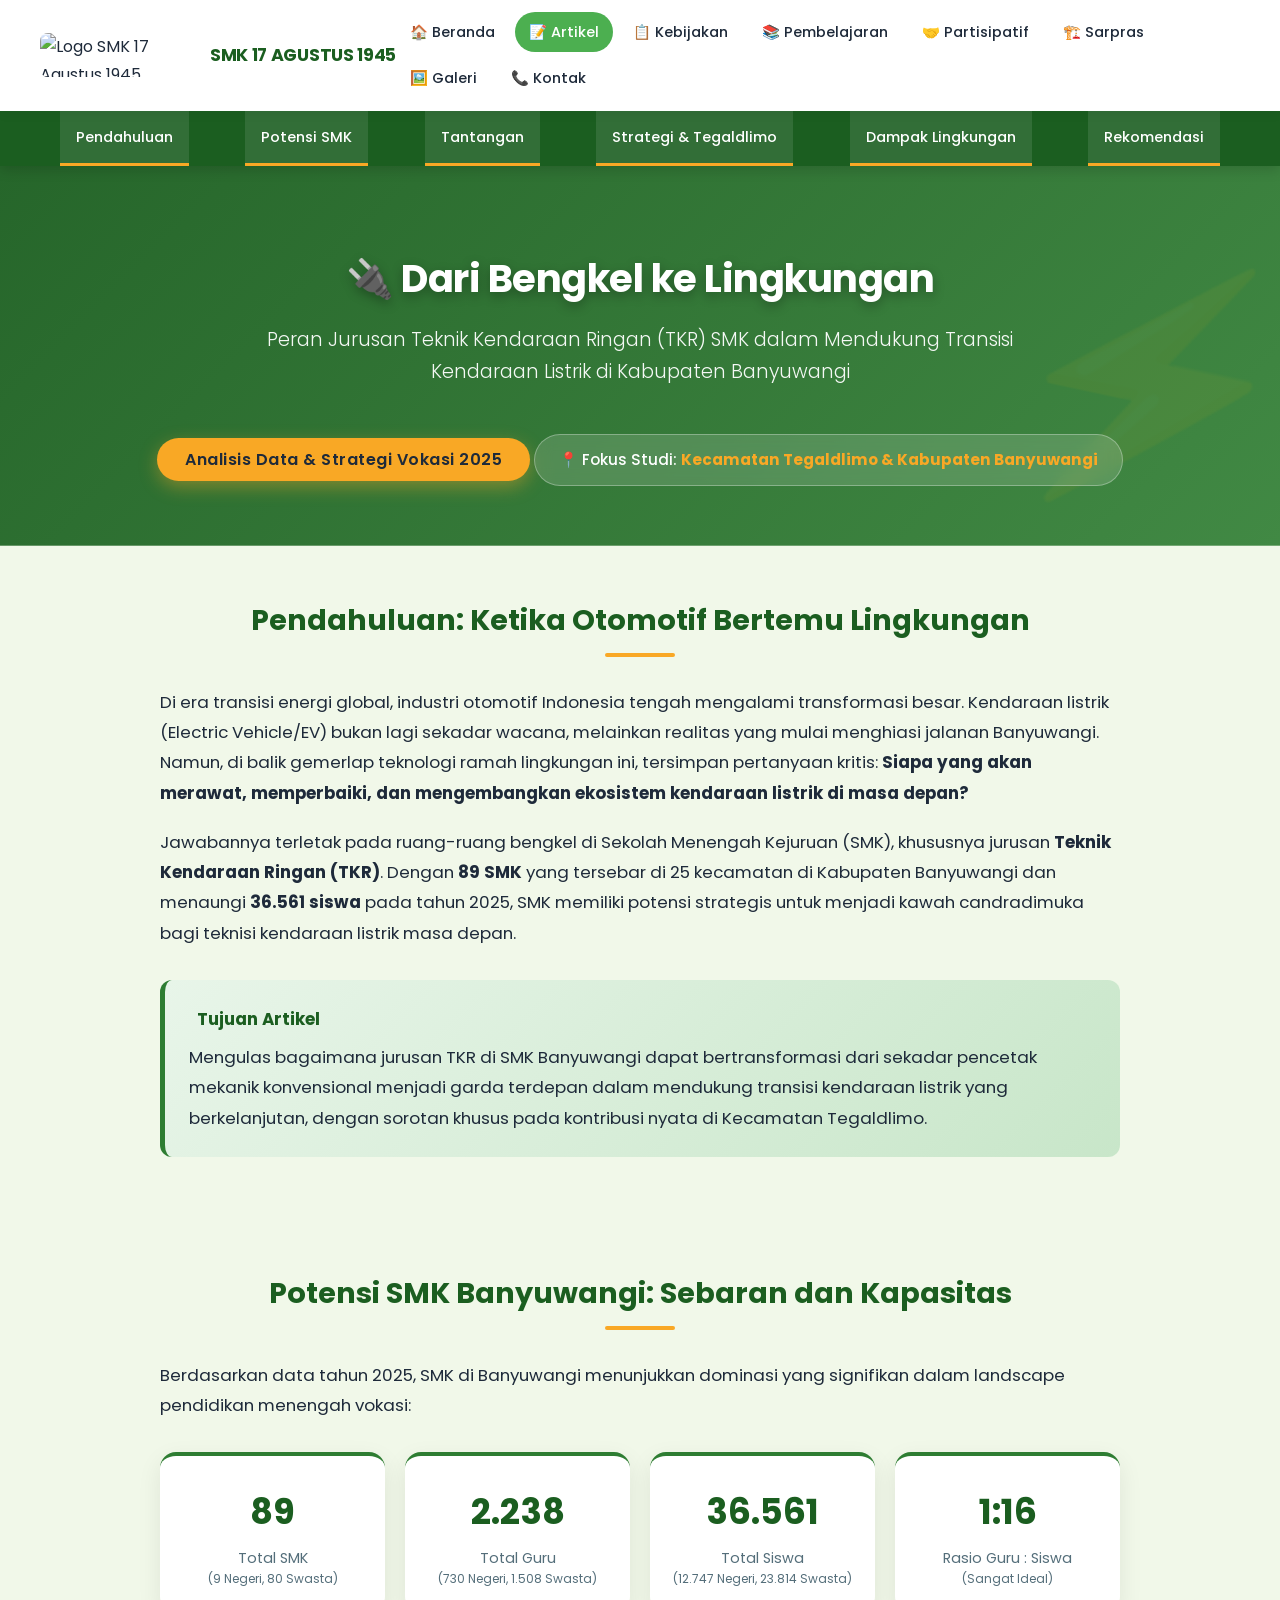
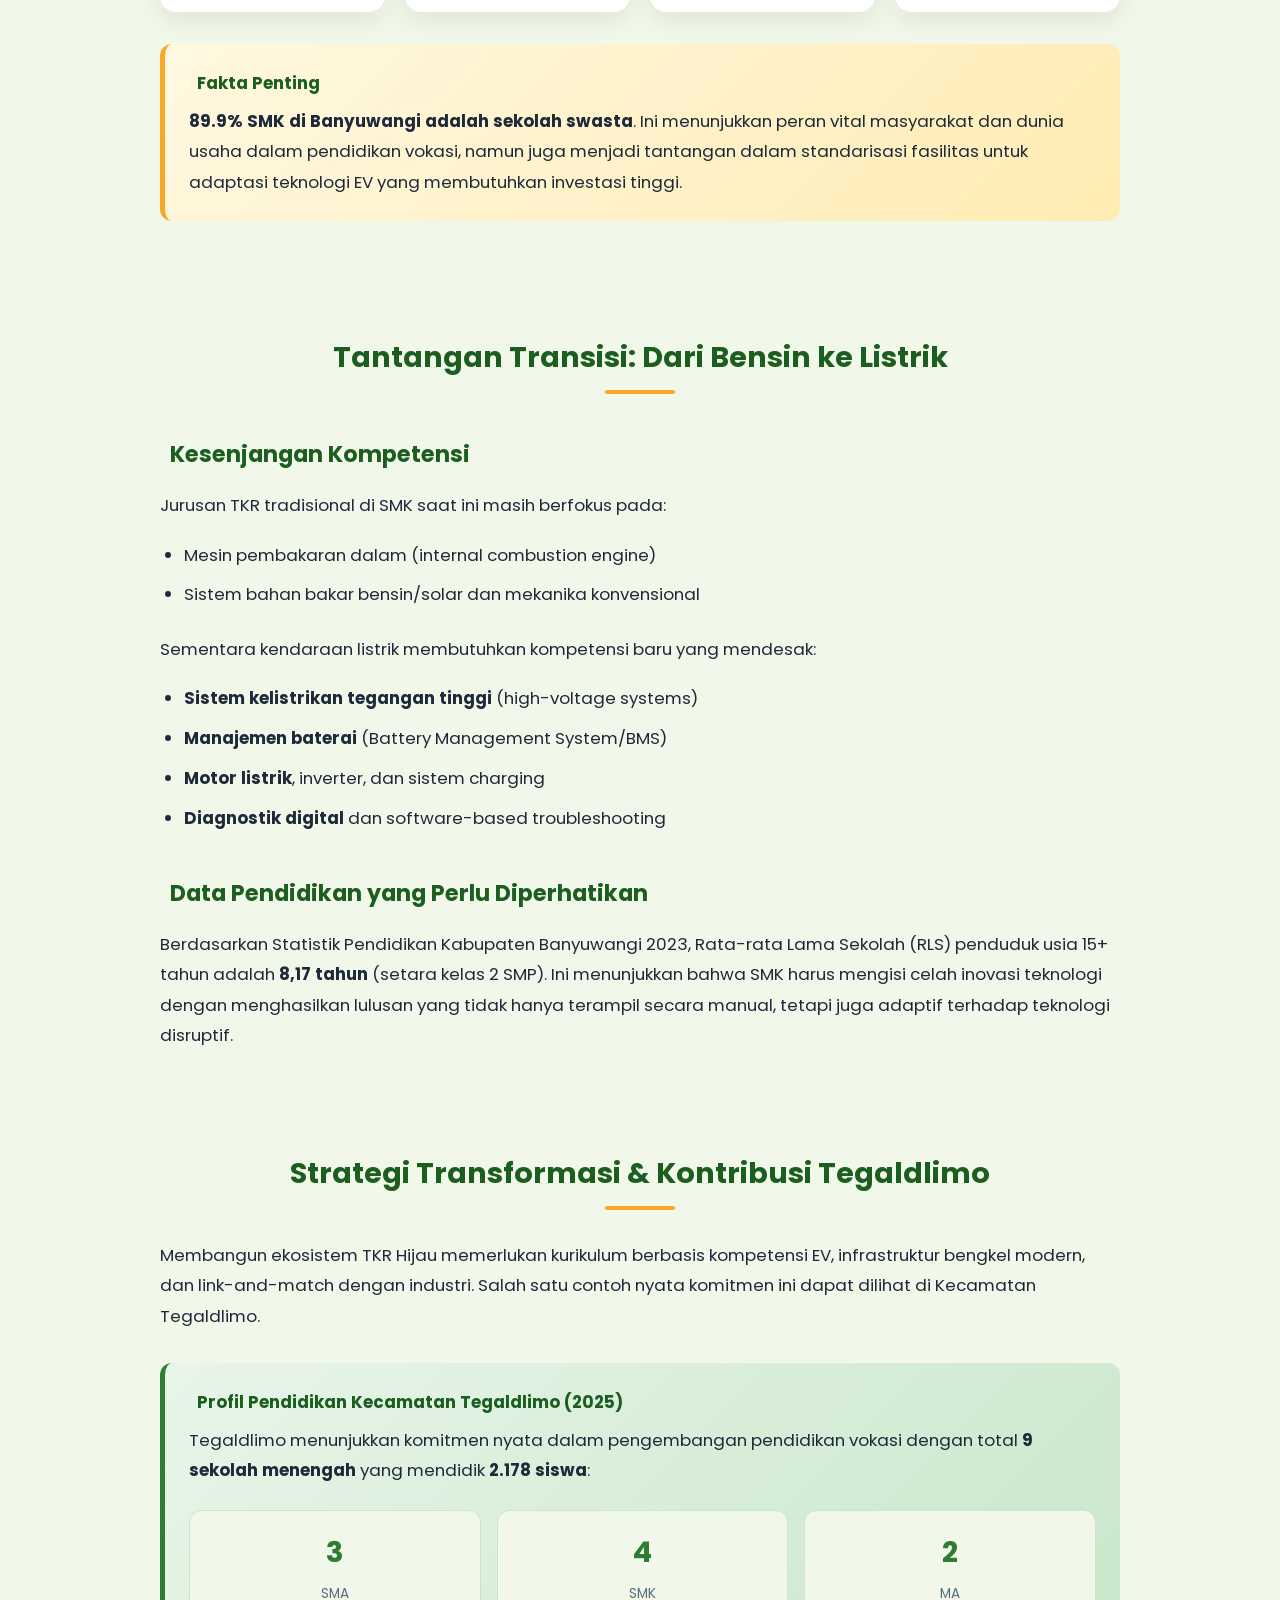
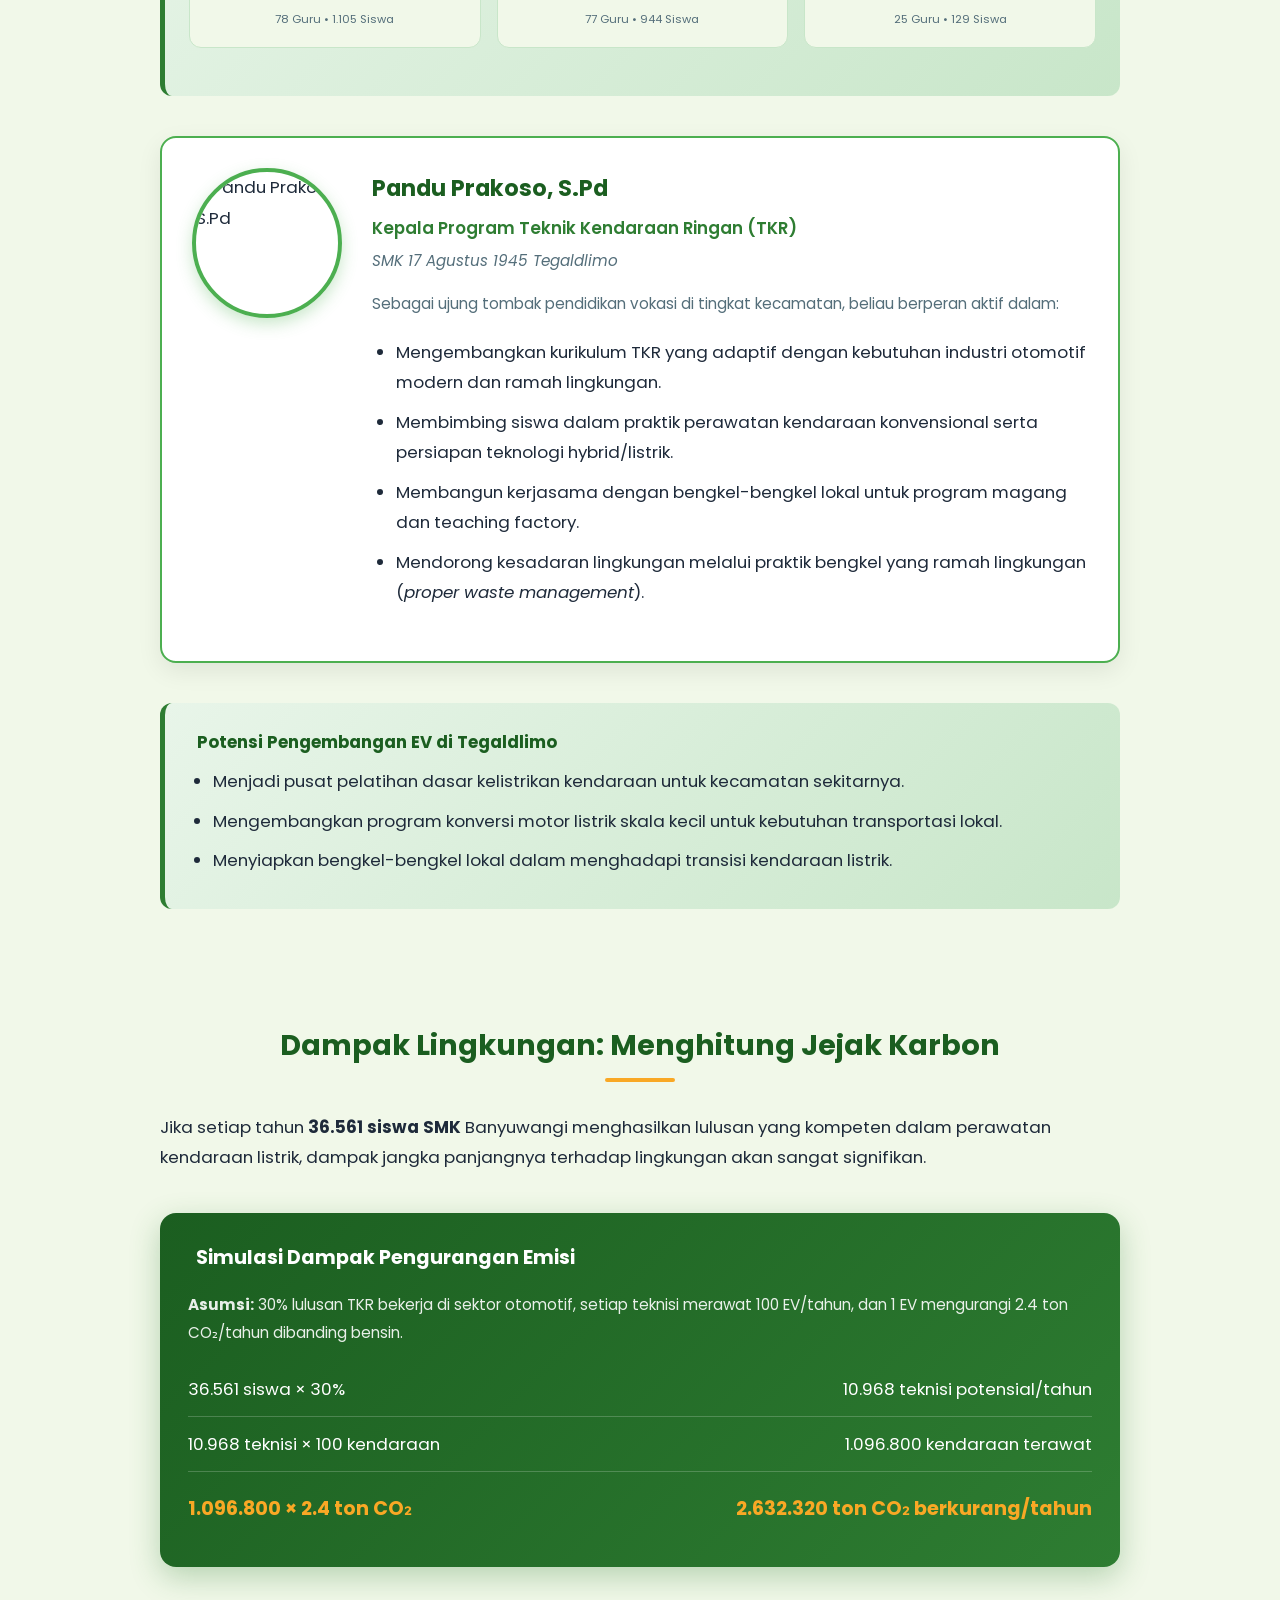
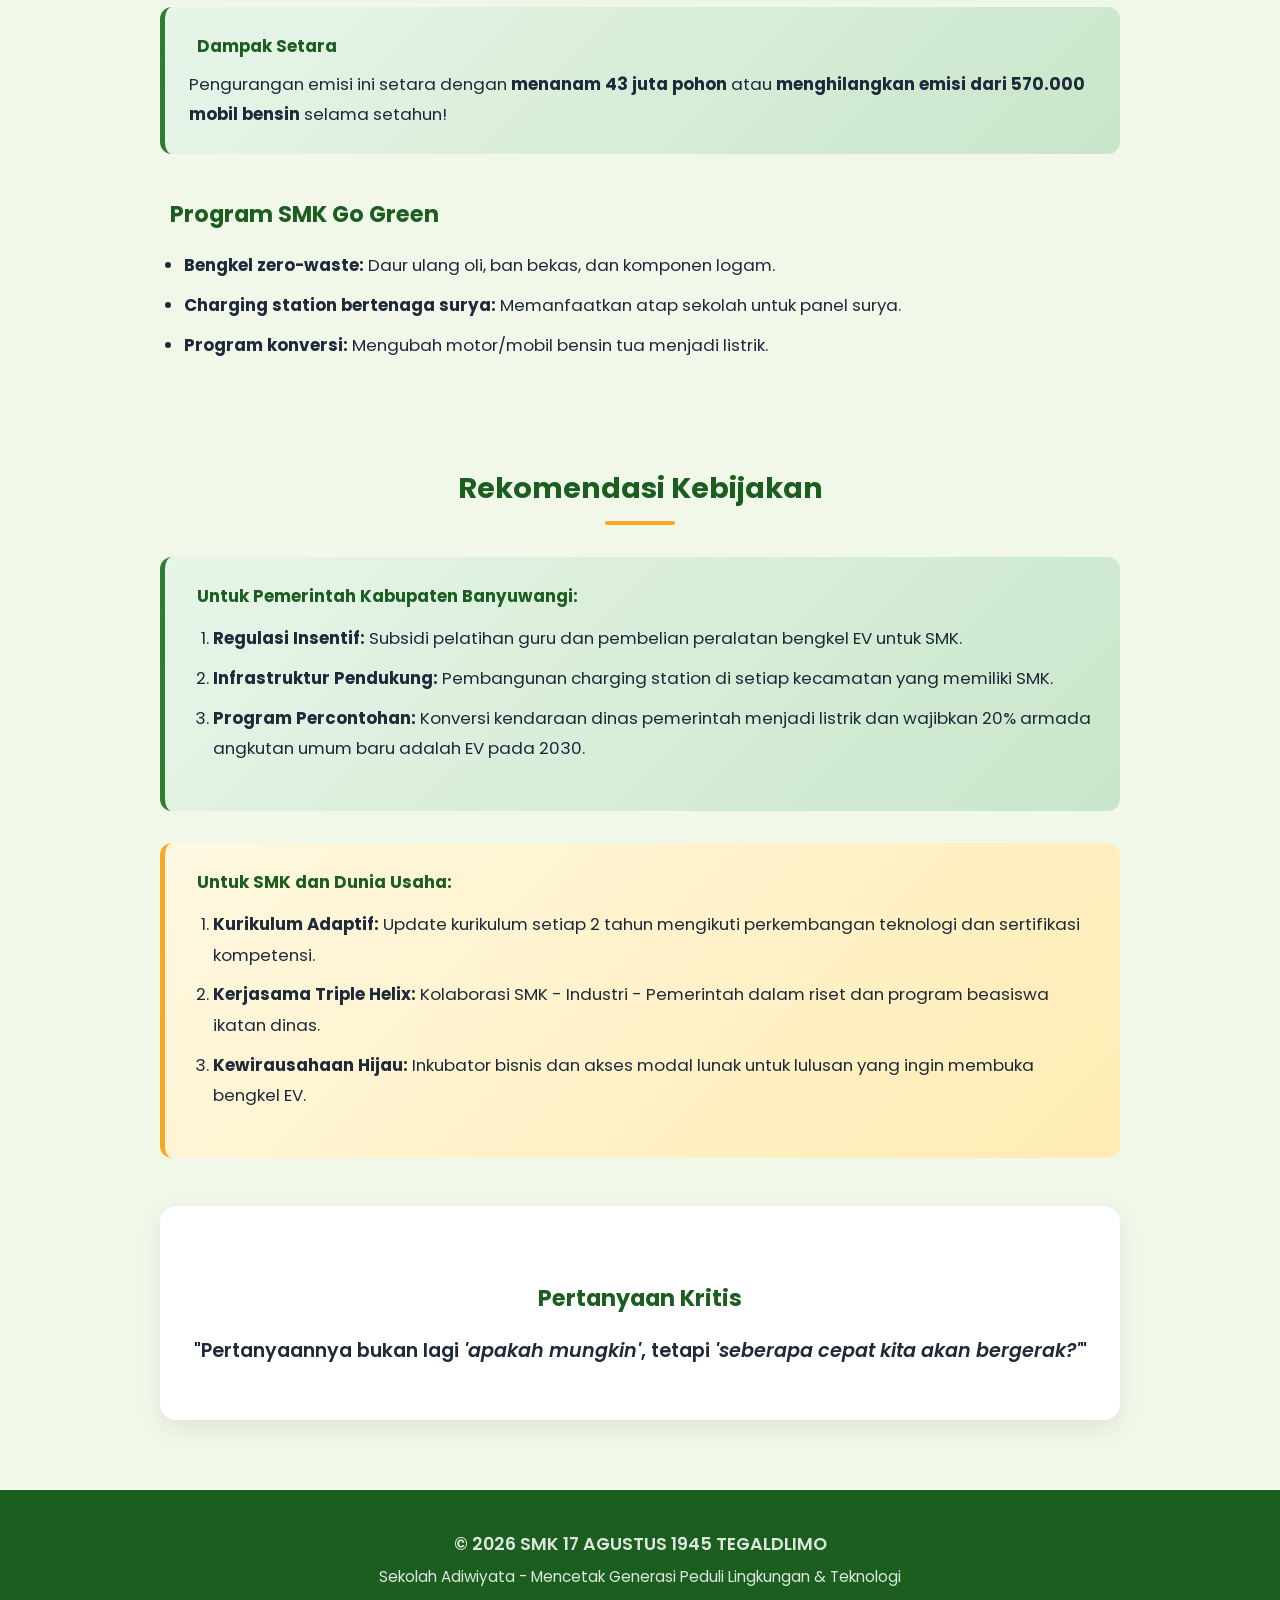
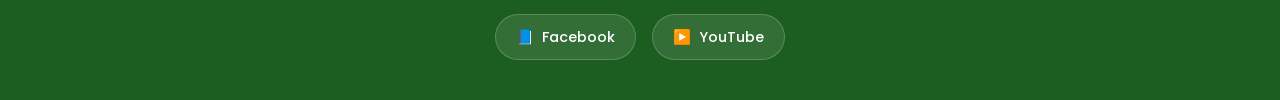
==== commit 62184ff9: "Update dari-bengkel-ke-lingkungan-tkr-smk-banyuwangi-2025.html" ====
--- a/dari-bengkel-ke-lingkungan-tkr-smk-banyuwangi-2025.html
+++ b/dari-bengkel-ke-lingkungan-tkr-smk-banyuwangi-2025.html
@@ -853,7 +853,7 @@
 
     <!-- FOOTER -->
     <footer class="footer">
-        <p>&copy; 2025 SMK 17 AGUSTUS 1945 TEGALDLIMO</p>
+        <p>&copy; 2026 SMK 17 AGUSTUS 1945 TEGALDLIMO</p>
         <p>Sekolah Adiwiyata - Mencetak Generasi Peduli Lingkungan & Teknologi</p>
         
         <div class="footer-socials">
@@ -930,4 +930,4 @@
     </script>
 
 </body>
-</html>+</html>
